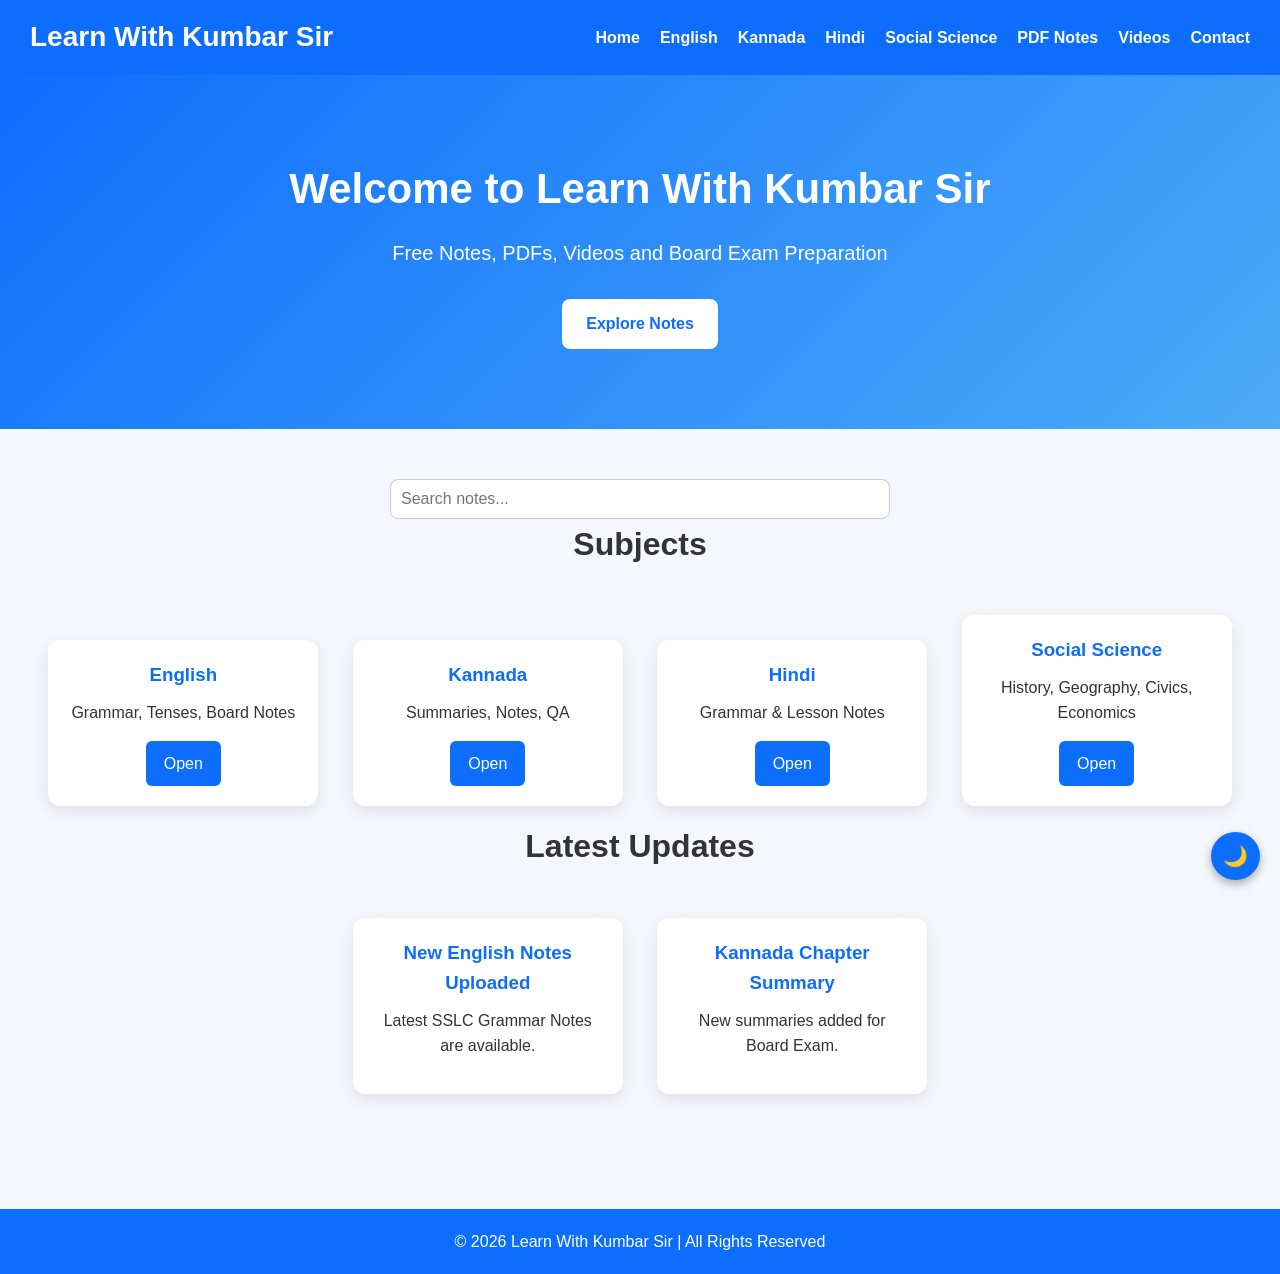
==== index.html @ b2ec4d93 "first commit" ====
<!DOCTYPE html>
<html lang="en">
<head>
  <meta charset="UTF-8">
  <meta name="viewport" content="width=device-width, initial-scale=1.0">
  <meta name="description" content="Learn With Kumbar Sir - Free Karnataka SSLC Notes, PDFs and Videos.">
  <meta name="keywords" content="SSLC Notes, Karnataka, English, Kannada, Hindi, Social Science">
  <meta name="author" content="Learn With Kumbar Sir">
  <title>Learn With Kumbar Sir</title>
  <link rel="stylesheet" href="css/style.css">
</head>
<body>
  <header>
    <nav>
      <h1>Learn With Kumbar Sir</h1>
      <ul>
        <li><a href="index.html" class="active">Home</a></li>
        <li><a href="english.html">English</a></li>
        <li><a href="kannada.html">Kannada</a></li>
        <li><a href="hindi.html">Hindi</a></li>
        <li><a href="socialscience.html">Social Science</a></li>
        <li><a href="pdfs.html">PDF Notes</a></li>
        <li><a href="videos.html">Videos</a></li>
        <li><a href="contact.html">Contact</a></li>
      </ul>
    </nav>
  </header>

  <main>
    <section class="hero">
      <h2>Welcome to Learn With Kumbar Sir</h2>
      <p>Free Notes, PDFs, Videos and Board Exam Preparation</p>
      <a href="notes.html" class="btn">Explore Notes</a>
    </section>

    <section class="subjects">
      <input type="text" id="searchBox" placeholder="Search notes..." style="padding:10px;width:80%;max-width:500px;">
      <h2>Subjects</h2>
      <div class="card-grid">
        <div class="card">
          <h3>English</h3>
          <p>Grammar, Tenses, Board Notes</p>
          <a href="english.html">Open</a>
        </div>

        <div class="card">
          <h3>Kannada</h3>
          <p>Summaries, Notes, QA</p>
          <a href="kannada.html">Open</a>
        </div>

        <div class="card">
          <h3>Hindi</h3>
          <p>Grammar & Lesson Notes</p>
          <a href="hindi.html">Open</a>
        </div>

        <div class="card">
          <h3>Social Science</h3>
          <p>History, Geography, Civics, Economics</p>
          <a href="socialscience.html">Open</a>
        </div>
      </div>

      <h2>Latest Updates</h2>
      <div class="card">
        <h3>New English Notes Uploaded</h3>
        <p>Latest SSLC Grammar Notes are available.</p>
      </div>

      <div class="card">
        <h3>Kannada Chapter Summary</h3>
        <p>New summaries added for Board Exam.</p>
      </div>
    </section>
  </main>

  <footer>
    <p>© <span id="year"></span> Learn With Kumbar Sir | All Rights Reserved</p>
  </footer>

  <script src="js/script.js"></script>
</body>
</html>
---- css/style.css ----
*{
    margin:0;
    padding:0;
    box-sizing:border-box;
    font-family:Arial, Helvetica, sans-serif;
}

html {
    scroll-behavior: smooth;
}

body{
    background:#f4f7fb;
    color:#333;
    line-height:1.6;
}

header{
    background:#0d6efd;
    color:white;
    padding:15px 30px;
    position:sticky;
    top:0;
    z-index:1000;
}

nav{
    display:flex;
    justify-content:space-between;
    align-items:center;
    flex-wrap:wrap;
}

nav h1{
    font-size:28px;
}

nav ul{
    list-style:none;
    display:flex;
    gap:20px;
}

nav ul li a{
    color:white;
    text-decoration:none;
    font-weight:bold;
}

nav ul li a:hover{
    color:#ffd43b;
}

.hero{
    text-align:center;
    padding:80px 20px;
    background:linear-gradient(135deg,#0d6efd,#4dabf7);
    color:white;
}

.hero h2{
    font-size:42px;
    margin-bottom:15px;
}

.hero p{
    font-size:20px;
    margin-bottom:30px;
}

.btn{
    display:inline-block;
    background:white;
    color:#0d6efd;
    padding:12px 24px;
    border-radius:8px;
    text-decoration:none;
    font-weight:bold;
    transition:.3s;
}

.btn:hover{
    background:#ffd43b;
    color:black;
}

.subjects{
    padding:50px 20px;
    text-align:center;
}

.subjects h2{
    margin-bottom:30px;
    font-size:32px;
}

.card{
    display:inline-block;
    width:270px;
    margin:15px;
    padding:20px;
    background:white;
    border-radius:12px;
    box-shadow:0 5px 15px rgba(0,0,0,.1);
    transition:.3s;
}

.card:hover{
    transform:translateY(-8px);
}

.card h3{
    color:#0d6efd;
    margin-bottom:10px;
}

.card p{
    margin-bottom:15px;
}

.card a{
    display:inline-block;
    background:#0d6efd;
    color:white;
    text-decoration:none;
    padding:10px 18px;
    border-radius:6px;
}

.card a:hover{
    background:#084298;
}

footer{
    background:#0d6efd;
    color:white;
    text-align:center;
    padding:20px;
    margin-top:50px;
}

form{
    max-width:600px;
    margin:auto;
}

input, textarea{
    width:100%;
    padding:12px;
    border:1px solid #ccc;
    border-radius:8px;
    font-size:16px;
}

button.btn{
    border:none;
    cursor:pointer;
}

.dark-mode {
    background:#121212;
    color:white;
}

.dark-mode header,
.dark-mode footer {
    background:#000;
}

.dark-mode .card {
    background:#1e1e1e;
    color:white;
}

/* Mobile Responsive */
@media(max-width:768px){

nav{
    flex-direction:column;
}

nav ul{
    flex-direction:column;
    text-align:center;
    margin-top:15px;
}

.hero h2{
    font-size:30px;
}

.hero p{
    font-size:18px;
}

.card{
    width:90%;
}
}
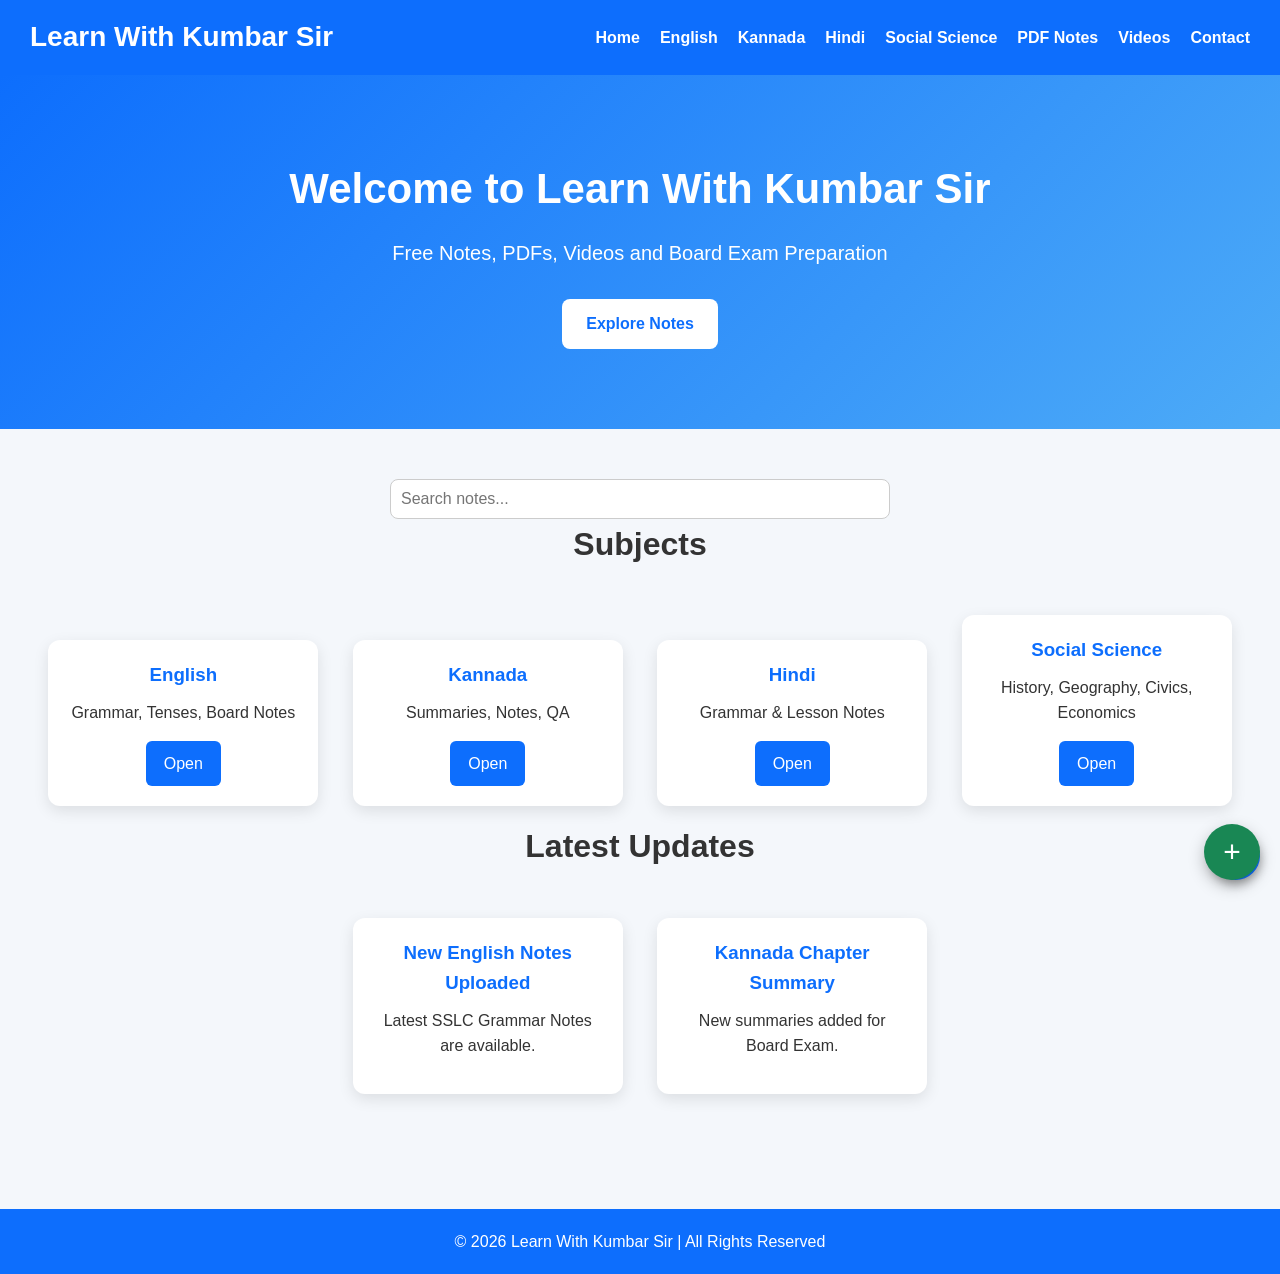
==== commit 220a1439: "Add admin panel and update video links - Created a new admin.html file for content management. - Upd" ====
--- a/index.html
+++ b/index.html
@@ -79,6 +79,8 @@
     <p>© <span id="year"></span> Learn With Kumbar Sir | All Rights Reserved</p>
   </footer>
 
+  <a href="admin.html" class="admin-create-btn" aria-label="Admin create content" title="Create content">+</a>
+
   <script src="js/script.js"></script>
 </body>
 </html>
--- a/css/style.css
+++ b/css/style.css
@@ -139,6 +139,30 @@
     margin-top:50px;
 }
 
+.admin-create-btn {
+    position: fixed;
+    bottom: 20px;
+    right: 20px;
+    width: 56px;
+    height: 56px;
+    border-radius: 50%;
+    background: #198754;
+    color: white;
+    display: flex;
+    align-items: center;
+    justify-content: center;
+    font-size: 30px;
+    text-decoration: none;
+    box-shadow: 0 6px 16px rgba(0,0,0,.25);
+    z-index: 2000;
+    transition: transform .2s ease, background .2s ease;
+}
+
+.admin-create-btn:hover {
+    transform: scale(1.05);
+    background: #157347;
+}
+
 form{
     max-width:600px;
     margin:auto;
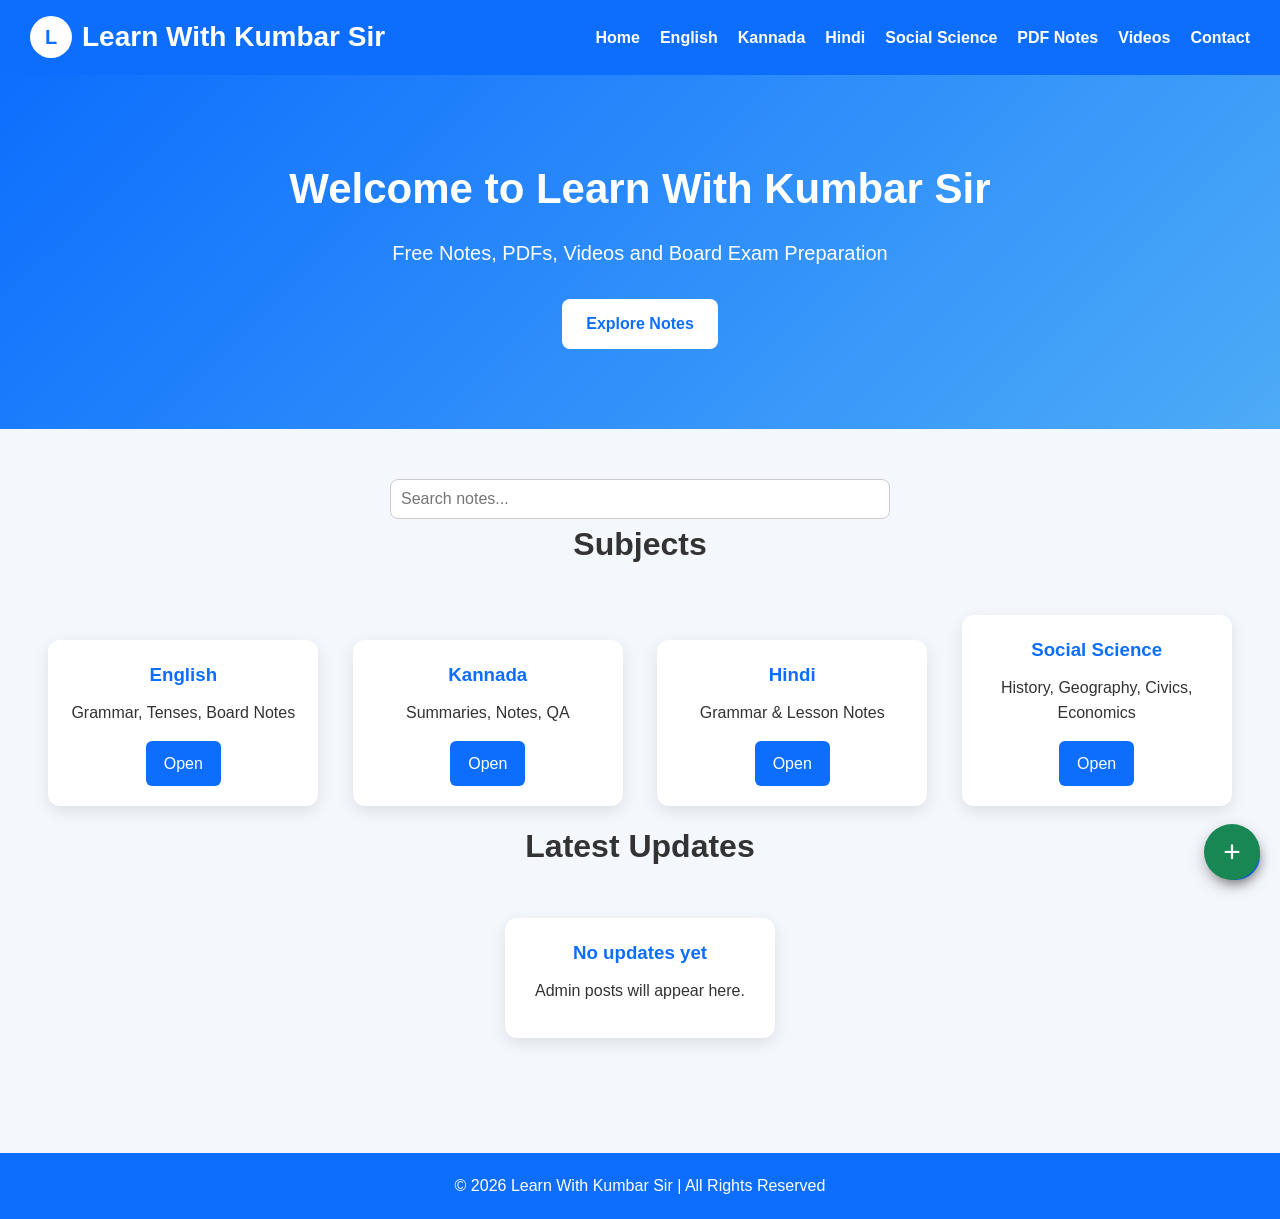
==== commit 396120ff: "Enhance admin panel functionality and update contact email link" ====
--- a/index.html
+++ b/index.html
@@ -12,7 +12,10 @@
 <body>
   <header>
     <nav>
-      <h1>Learn With Kumbar Sir</h1>
+      <div class="brand">
+        <div class="brand-logo">L</div>
+        <h1>Learn With Kumbar Sir</h1>
+      </div>
       <ul>
         <li><a href="index.html" class="active">Home</a></li>
         <li><a href="english.html">English</a></li>
@@ -63,15 +66,7 @@
       </div>
 
       <h2>Latest Updates</h2>
-      <div class="card">
-        <h3>New English Notes Uploaded</h3>
-        <p>Latest SSLC Grammar Notes are available.</p>
-      </div>
-
-      <div class="card">
-        <h3>Kannada Chapter Summary</h3>
-        <p>New summaries added for Board Exam.</p>
-      </div>
+      <div id="latestUpdatesList" class="updates-list"></div>
     </section>
   </main>
 
@@ -79,7 +74,7 @@
     <p>© <span id="year"></span> Learn With Kumbar Sir | All Rights Reserved</p>
   </footer>
 
-  <a href="admin.html" class="admin-create-btn" aria-label="Admin create content" title="Create content">+</a>
+  <a href="#" id="adminCreateBtn" class="admin-create-btn" aria-label="Admin create content" title="Create content">+</a>
 
   <script src="js/script.js"></script>
 </body>
--- a/css/style.css
+++ b/css/style.css
@@ -33,6 +33,25 @@
 
 nav h1{
     font-size:28px;
+}
+
+.brand {
+    display:flex;
+    align-items:center;
+    gap:10px;
+}
+
+.brand-logo {
+    width:42px;
+    height:42px;
+    border-radius:50%;
+    display:flex;
+    align-items:center;
+    justify-content:center;
+    background:white;
+    color:#0d6efd;
+    font-weight:bold;
+    font-size:20px;
 }
 
 nav ul{
@@ -107,6 +126,14 @@
 
 .card:hover{
     transform:translateY(-8px);
+}
+
+.updates-list {
+    display:flex;
+    flex-wrap:wrap;
+    justify-content:center;
+    gap:16px;
+    margin-top:20px;
 }
 
 .card h3{
